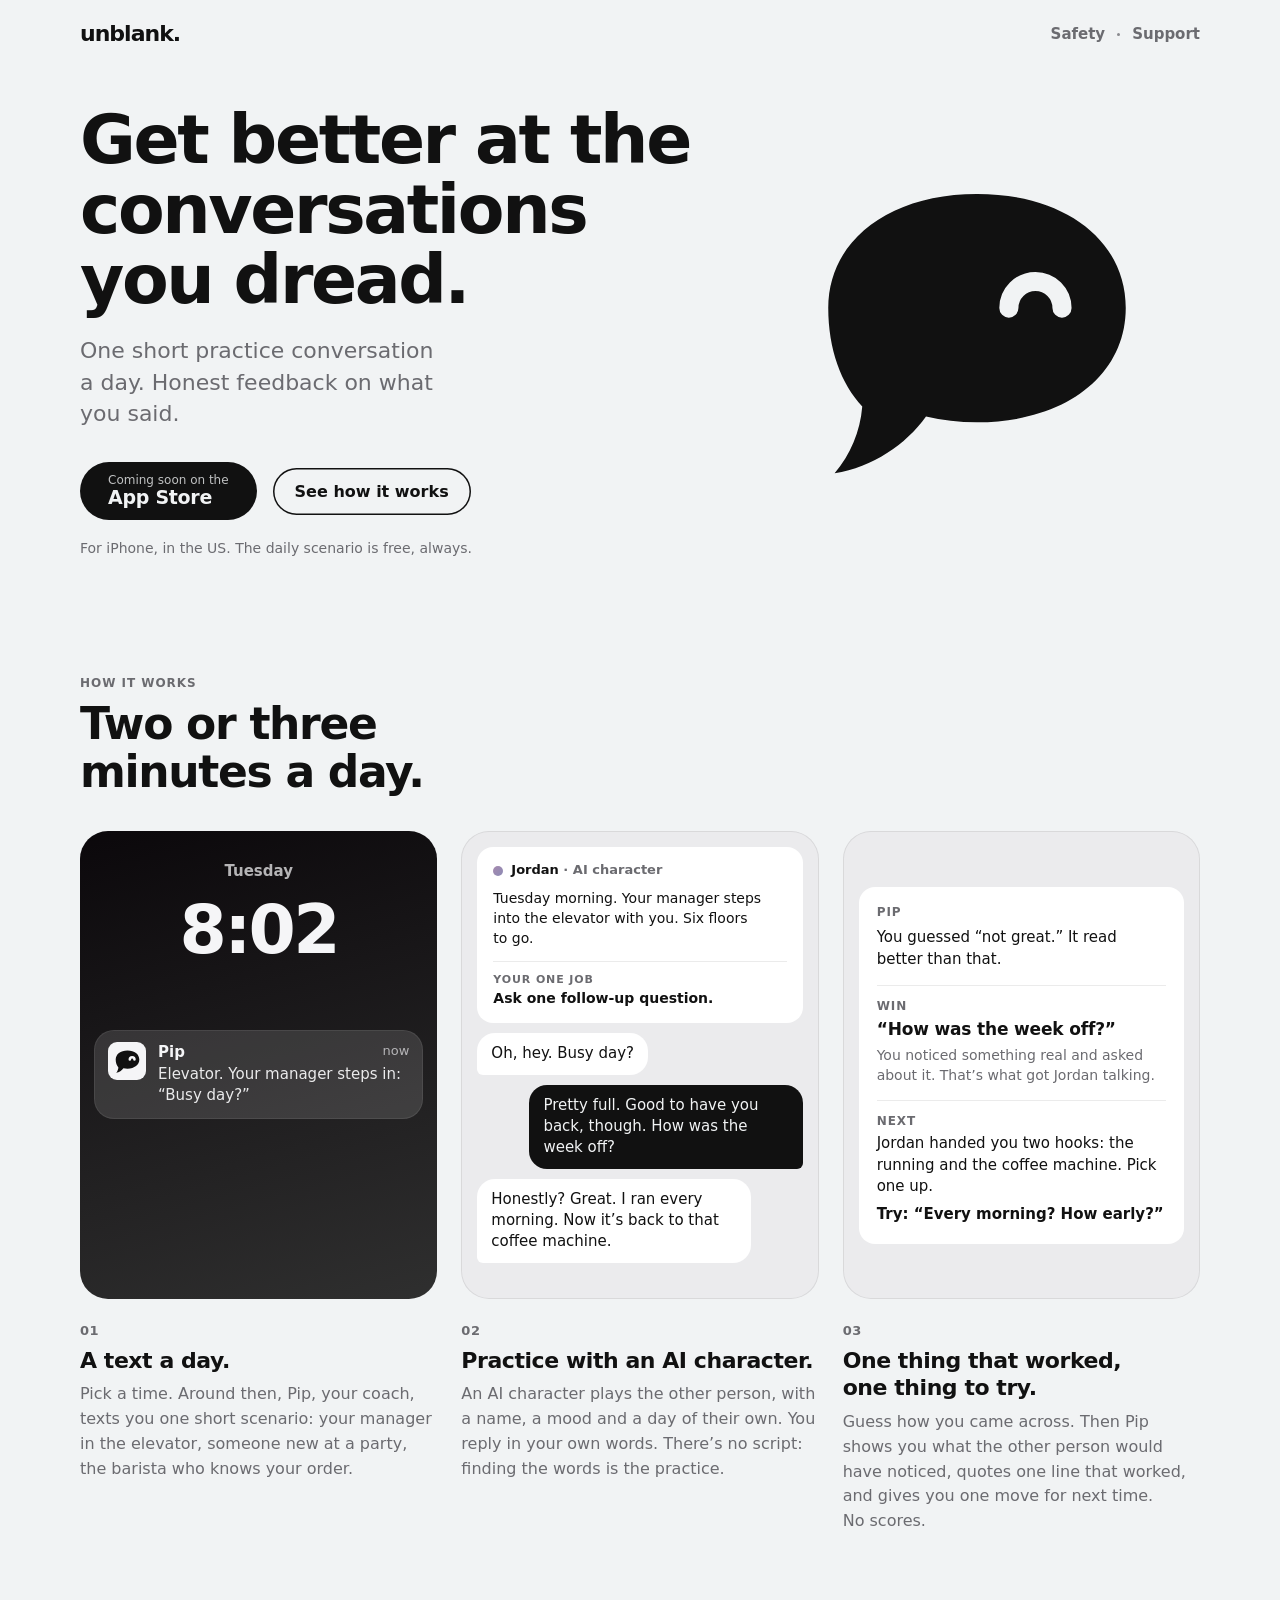
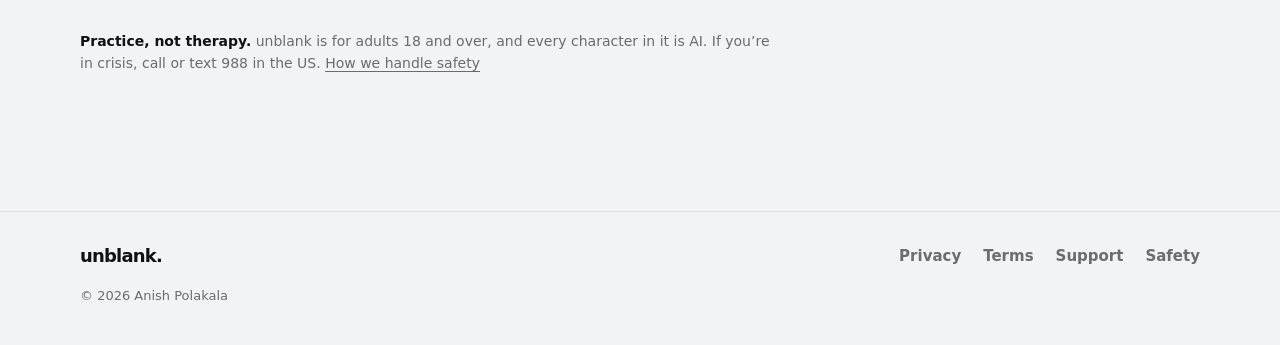
==== index.html @ 1fdff3df "unblank. website: privacy, terms, support, safety" ====
<!doctype html>
<html lang="en">
<head>
<meta charset="utf-8">
<meta name="viewport" content="width=device-width, initial-scale=1">
<title>unblank. Get better at the conversations you dread</title>
<meta name="description" content="unblank is an iPhone app for practicing everyday conversations. Pip texts you one short scenario a day, an AI character plays the other person, and you get one thing that worked and one thing to try.">
<meta name="color-scheme" content="light dark">
<meta name="theme-color" content="#F1F3F4" media="(prefers-color-scheme: light)">
<meta name="theme-color" content="#000000" media="(prefers-color-scheme: dark)">
<meta name="referrer" content="no-referrer">
<meta name="format-detection" content="telephone=no">
<meta http-equiv="Content-Security-Policy" content="default-src 'self'; script-src 'self'; style-src 'self' https://fonts.googleapis.com; font-src https://fonts.gstatic.com; img-src 'self' data:; connect-src 'none'; base-uri 'none'; form-action 'self'; object-src 'none'">
<meta property="og:title" content="unblank. Get better at the conversations you dread">
<meta property="og:description" content="unblank is an iPhone app for practicing everyday conversations. Pip texts you one short scenario a day, an AI character plays the other person, and you get one thing that worked and one thing to try.">
<meta property="og:type" content="website">
<link rel="icon" href="assets/favicon.svg" type="image/svg+xml">
<link rel="apple-touch-icon" href="assets/apple-touch-icon.png">
<link rel="preconnect" href="https://fonts.googleapis.com">
<link rel="preconnect" href="https://fonts.gstatic.com" crossorigin>
<link rel="stylesheet" href="https://fonts.googleapis.com/css2?family=Plus+Jakarta+Sans:wght@400;500;600;700;800&display=swap">
<link rel="stylesheet" href="assets/site.css">
</head>
<body>
<a class="skip-link" href="#main">Skip to content</a>
<header class="site-header">
  <div class="wrap site-header__inner">
    <a class="wordmark" href="./" aria-current="page">unblank.</a>
    <nav class="site-nav" aria-label="Main">
      <ul>
        <li><a href="safety.html">Safety</a></li>
        <li><a href="support.html">Support</a></li>
      </ul>
    </nav>
  </div>
</header>
<main id="main">
  <section class="hero wrap" aria-labelledby="hero-title">
    <div class="hero__text">
      <h1 class="hero__title" id="hero-title">Get better at the conversations you dread.<span class="caret" aria-hidden="true"></span></h1>
      <p class="hero__lede">One short practice conversation a day. Honest feedback on what you said.</p>
      <div class="hero__actions">
        <a class="store"><span class="store__small">Coming soon on the</span><span class="visually-hidden"> </span><span class="store__big">App Store</span></a>
        <a class="btn btn--secondary" href="#how">See how it works</a>
      </div>
      <p class="hero__note">For iPhone, in the US. The daily scenario is free, always.</p>
    </div>
    <div class="hero__pip"><svg class="pip pip--hero" viewBox="0 0 64 64" aria-hidden="true" focusable="false"><path class="pip__body" d="M32 6C48.6 6 60 14.8 60 27.5S48.6 49 32 49c-3.4 0-6.6-.4-9.6-1.1C18.6 53.2 12.4 57.4 5.2 58.6c3-3.6 4.8-7.8 5.2-12.6C6.4 41.8 4 35.2 4 27.5 4 14.8 15.4 6 32 6Z"/><path class="pip__eye" d="M38 27.5a5 5 0 0 1 10 0"/></svg></div>
  </section>

  <section class="how wrap" id="how" aria-labelledby="how-title">
    <div class="section-head">
      <p class="eyebrow">How it works</p>
      <h2 class="section-title" id="how-title">Two or three minutes a day.</h2>
    </div>
    <ol class="steps">
      <li class="step">
        <div class="screen screen--lock" role="img" aria-label="An iPhone lock screen at 8:02 on Tuesday. A notification from Pip says: Elevator. Your manager steps in: “Busy day?”">
          <p class="lock__day">Tuesday</p>
          <p class="lock__time">8:02</p>
          <div class="notif">
            <div class="notif__icon"><svg class="pip" viewBox="0 0 64 64" aria-hidden="true" focusable="false"><path class="pip__body" d="M32 6C48.6 6 60 14.8 60 27.5S48.6 49 32 49c-3.4 0-6.6-.4-9.6-1.1C18.6 53.2 12.4 57.4 5.2 58.6c3-3.6 4.8-7.8 5.2-12.6C6.4 41.8 4 35.2 4 27.5 4 14.8 15.4 6 32 6Z"/><path class="pip__eye" d="M37.5 27.5a5.5 5.5 0 0 1 11 0"/></svg></div>
            <div>
              <p class="notif__head"><span>Pip</span><span class="notif__time">now</span></p>
              <p class="notif__body">Elevator. Your manager steps in: “Busy day?”</p>
            </div>
          </div>
        </div>
        <div class="step__text">
          <p class="step__num" aria-hidden="true">01</p>
          <h3 class="step__title">A text a day.</h3>
          <p class="step__body">Pick a time. Around then, Pip, your coach, texts you one short scenario: your manager in the elevator, someone new at a party, the barista who knows your order.</p>
        </div>
      </li>
      <li class="step">
        <div class="screen" role="img" aria-label="A practice scene. Jordan, an AI character, is your manager in the elevator. Your one job: ask one follow-up question. Jordan: “Oh, hey. Busy day?” You: “Pretty full. Good to have you back, though. How was the week off?” Jordan: “Honestly? Great. I ran every morning. Now it’s back to that coffee machine.”">
          <div class="scene">
            <p class="scene__who"><span class="ai-dot"></span><span><b>Jordan</b> · AI character</span></p>
            <p class="scene__setting">Tuesday morning. Your manager steps into the elevator with you. Six floors to go.</p>
            <p class="scene__job"><span class="eyebrow">Your one job</span>Ask one follow-up question.</p>
          </div>
          <p class="bubble">Oh, hey. Busy day?</p>
          <p class="bubble bubble--me">Pretty full. Good to have you back, though. How was the week off?</p>
          <p class="bubble">Honestly? Great. I ran every morning. Now it’s back to that coffee machine.</p>
        </div>
        <div class="step__text">
          <p class="step__num" aria-hidden="true">02</p>
          <h3 class="step__title">Practice with an AI character.</h3>
          <p class="step__body">An AI character plays the other person, with a name, a mood and a day of their own. You reply in your own words. There’s no script: finding the words is the practice.</p>
        </div>
      </li>
      <li class="step">
        <div class="screen screen--feedback" role="img" aria-label="Pip’s feedback. You guessed not great; it read better than that. Win: “How was the week off?” You noticed something real and asked about it. That’s what got Jordan talking. Next: Jordan handed you two hooks, the running and the coffee machine. Pick one up. Try: “Every morning? How early?”">
          <div class="fb">
            <p class="eyebrow">Pip</p>
            <p class="fb__reveal">You guessed “not great.” It read better than that.</p>
            <div class="fb__block">
              <p class="eyebrow">Win</p>
              <p class="fb__quote">“How was the week off?”</p>
              <p class="fb__why">You noticed something real and asked about it. That’s what got Jordan talking.</p>
            </div>
            <div class="fb__block">
              <p class="eyebrow">Next</p>
              <p class="fb__move">Jordan handed you two hooks: the running and the coffee machine. Pick one up.</p>
              <p class="fb__try">Try: “Every morning? How early?”</p>
            </div>
          </div>
        </div>
        <div class="step__text">
          <p class="step__num" aria-hidden="true">03</p>
          <h3 class="step__title">One thing that worked, one thing to try.</h3>
          <p class="step__body">Guess how you came across. Then Pip shows you what the other person would have noticed, quotes one line that worked, and gives you one move for next time. No scores.</p>
        </div>
      </li>
    </ol>
  </section>

  <aside class="footnote wrap" aria-label="About unblank">
    <p><strong>Practice, not therapy.</strong> unblank is for adults 18 and over, and every character in it is AI. If you’re in crisis, call or text 988 in the US. <a href="safety.html">How we handle safety</a></p>
  </aside>
</main>
<footer class="site-footer">
  <div class="wrap site-footer__inner">
    <a class="wordmark wordmark--sm" href="./">unblank.</a>
    <nav aria-label="Legal and help">
      <ul class="footer-links">
        <li><a href="privacy.html">Privacy</a></li>
        <li><a href="terms.html">Terms</a></li>
        <li><a href="support.html">Support</a></li>
        <li><a href="safety.html">Safety</a></li>
      </ul>
    </nav>
    <p class="copyright">&copy; 2026 Anish Polakala</p>
  </div>
</footer>
</body>
</html>
---- assets/site.css ----
/* unblank. website
   Tokens mirror docs/BUILD_SPEC.md §7 (light / dark). One family, one accent (the AI badge),
   black stadium buttons, white r16 cards on a soft grey page. */

/* ── Tokens ─────────────────────────────────────────────────────────────── */
:root {
  color-scheme: light dark;

  --page: #F1F3F4;
  --surface: #FFFFFF;
  --surface-muted: #EBEBED;
  --surface-elevated: #FFFFFF;
  --ink: #111111;
  --ink-2: #6B6B70;          /* 4.76:1 on page, 5.30:1 on white */
  --ink-3: #8A8A8E;          /* decorative only: under 4.5:1 */
  --cta: #111111;
  --on-cta: #F1F3F4;         /* text on cta = page color */
  --hero-from: #0B080B;
  --hero-to: #2F2F2F;
  --ai-from: #A689AE;
  --ai-to: #8D8BB5;
  --neg: #C9534A;
  --neg-ink: #B0433B;        /* neg is 4.36:1 on white; error text uses this AA step (5.66:1) */
  --neg-soft: #EAC4C1;
  --neg-wash: #F7E4E2;
  --hairline: rgba(0, 0, 0, 0.08);
  --hairline-strong: rgba(0, 0, 0, 0.14);
  --focus: #111111;

  --r-hero: 36px;
  --r-screen: 28px;
  --r-card: 16px;
  --r-field: 12px;
  --r-pill: 999px;

  --gutter: clamp(16px, 4.5vw, 40px);
  --measure: 680px;
  --card-pad: clamp(20px, 5vw, 40px);

  --font: "Plus Jakarta Sans", system-ui, -apple-system, BlinkMacSystemFont, "Segoe UI", Roboto,
    "Helvetica Neue", Arial, sans-serif;

  --dur: 200ms;
  --ease: cubic-bezier(0.2, 0.8, 0.2, 1);
}

@media (prefers-color-scheme: dark) {
  :root {
    --page: #000000;
    --surface: #111111;
    --surface-muted: #1C1C1E;
    --surface-elevated: #2F2F2F;
    --ink: #F5F5F7;
    --ink-2: #A1A1A6;        /* 8.16:1 on page */
    --ink-3: #6E6E73;
    --cta: #F5F5F7;
    --on-cta: #000000;
    --neg: #E08A82;
    --neg-ink: #E08A82;
    --neg-soft: #EAC4C1;
    --neg-wash: rgba(224, 138, 130, 0.14);
    --hairline: rgba(255, 255, 255, 0.10);
    --hairline-strong: rgba(255, 255, 255, 0.18);
    --focus: #F5F5F7;
  }
}

/* ── Base ───────────────────────────────────────────────────────────────── */
*,
*::before,
*::after {
  box-sizing: border-box;
}

html {
  -webkit-text-size-adjust: 100%;
  text-size-adjust: 100%;
  scroll-behavior: smooth;
}

body {
  margin: 0;
  min-height: 100vh;
  display: flex;
  flex-direction: column;
  background: var(--page);
  color: var(--ink);
  font-family: var(--font);
  font-size: 1rem;
  line-height: 1.5;
  -webkit-font-smoothing: antialiased;
  -moz-osx-font-smoothing: grayscale;
  text-rendering: optimizeLegibility;
  overflow-wrap: break-word;
}

main {
  flex: 1 0 auto;
}

h1,
h2,
h3,
p,
ul,
ol,
dl,
dd,
figure,
blockquote {
  margin: 0;
}

h1,
h2,
h3 {
  font-weight: 700;
  text-wrap: balance;
}

p,
li,
dd {
  text-wrap: pretty;
}

a {
  color: inherit;
  text-decoration-thickness: 1px;
  text-underline-offset: 0.2em;
}

strong {
  font-weight: 700;
}

svg {
  display: block;
}

::selection {
  background: var(--ink);
  color: var(--page);
}

:focus-visible {
  outline: 2.5px solid var(--focus);
  outline-offset: 3px;
}

[id] {
  scroll-margin-top: 24px;
}

.visually-hidden {
  position: absolute !important;
  width: 1px;
  height: 1px;
  padding: 0;
  margin: -1px;
  overflow: hidden;
  clip: rect(0 0 0 0);
  white-space: nowrap;
  border: 0;
}

.skip-link {
  position: absolute;
  left: 16px;
  top: 12px;
  z-index: 10;
  padding: 10px 18px;
  border-radius: var(--r-pill);
  background: var(--cta);
  color: var(--on-cta);
  font-weight: 600;
  text-decoration: none;
  transform: translateY(-160%);
  transition: transform var(--dur) var(--ease);
}

.skip-link:focus-visible {
  transform: none;
}

.wrap {
  width: min(100% - 2 * var(--gutter), 1120px);
  margin-inline: auto;
}

.wrap--doc {
  width: min(100% - 2 * var(--gutter), calc(var(--measure) + 2 * var(--card-pad)));
  margin-inline: auto;
}

/* ── Type roles ─────────────────────────────────────────────────────────── */
.eyebrow {
  font-size: 0.75rem;
  line-height: 1.2;
  font-weight: 700;
  letter-spacing: 0.08em;
  text-transform: uppercase;
  color: var(--ink-2);
}

.wordmark {
  font-weight: 800;
  font-size: 1.375rem;
  line-height: 1;
  letter-spacing: -0.045em;
  text-decoration: none;
  color: var(--ink);
  border-radius: 6px;
}

/* ── Header ─────────────────────────────────────────────────────────────── */
.site-header__inner {
  display: flex;
  align-items: center;
  justify-content: space-between;
  gap: 16px;
  padding-block: 22px;
}

.site-nav ul {
  display: flex;
  align-items: center;
  list-style: none;
  padding: 0;
  margin: 0;
}

.site-nav li + li::before {
  content: "";
  display: inline-block;
  width: 3px;
  height: 3px;
  margin-inline: 12px;
  border-radius: 50%;
  background: var(--ink-3);
  vertical-align: middle;
}

.site-nav a {
  font-size: 0.9375rem;
  font-weight: 600;
  color: var(--ink-2);
  text-decoration: none;
  border-radius: 6px;
  transition: color var(--dur) var(--ease);
}

.site-nav a:hover,
.site-nav a[aria-current="page"] {
  color: var(--ink);
}

/* ── Buttons ────────────────────────────────────────────────────────────── */
.btn {
  display: inline-flex;
  align-items: center;
  justify-content: center;
  gap: 10px;
  min-height: 58px;
  padding: 0 28px;
  border: 0;
  border-radius: var(--r-pill);
  font: inherit;
  font-size: 1.0625rem;
  font-weight: 600;
  line-height: 1.2;
  text-align: center;
  text-decoration: none;
  cursor: pointer;
  transition: background-color var(--dur) var(--ease), color var(--dur) var(--ease),
    opacity var(--dur) var(--ease), transform var(--dur) var(--ease);
}

.btn:active {
  transform: scale(0.98);
}

.btn--primary {
  background: var(--cta);
  color: var(--on-cta);
}

.btn--primary:hover {
  opacity: 0.86;
}

.btn--secondary {
  min-height: 47px;
  padding: 0 22px;
  font-size: 1rem;
  background: transparent;
  color: var(--ink);
  box-shadow: inset 0 0 0 1.5px var(--ink);
}

.btn--secondary:hover {
  background: var(--hairline);
}

.btn--light {
  min-height: 47px;
  padding: 0 20px;
  font-size: 1rem;
  background: #F5F5F7;
  color: #111111;
}

.btn--light:hover {
  background: #FFFFFF;
}

.btn[disabled],
.btn[aria-disabled="true"] {
  opacity: 0.45;
  cursor: not-allowed;
  transform: none;
}

/* App Store badge: plain text, no Apple artwork. The <a> has no href until the listing is
   live (and says "Coming soon"); adding href and "Download on the" turns on the link styles. */
.store {
  display: inline-flex;
  flex-direction: column;
  justify-content: center;
  min-height: 58px;
  padding: 8px 28px 9px;
  border-radius: var(--r-pill);
  background: var(--cta);
  color: var(--on-cta);
  text-decoration: none;
  line-height: 1.1;
}

.store__small {
  font-size: 0.75rem;
  font-weight: 500;
  opacity: 0.78;
}

.store__big {
  font-size: 1.1875rem;
  font-weight: 700;
  letter-spacing: -0.015em;
}

.store[href] {
  cursor: pointer;
  transition: opacity var(--dur) var(--ease), transform var(--dur) var(--ease);
}

.store[href]:hover {
  opacity: 0.86;
}

.store[href]:active {
  transform: scale(0.98);
}

.store:not([href]) {
  cursor: default;
}

/* ── Landing: hero ──────────────────────────────────────────────────────── */
.hero {
  display: grid;
  gap: 28px;
  padding-block: 20px 72px;
}

.hero__pip {
  order: -1;
  width: 88px;
}

.pip {
  width: 100%;
  height: auto;
  overflow: visible;
}

.pip__body {
  fill: var(--ink);
}

.pip__eye {
  fill: none;
  stroke: var(--page);
  stroke-width: 5;
  stroke-linecap: round;
}

.pip--hero .pip__eye {
  stroke-width: 3.6;
}

.hero__title {
  font-size: clamp(2.25rem, 1.25rem + 4.6vw, 4.25rem);
  line-height: 1.03;
  letter-spacing: -0.035em;
  font-weight: 700;
  max-width: 13ch;
}

.caret {
  display: inline-block;
  width: 0.07em;
  height: 0.82em;
  margin-left: 0.1em;
  border-radius: 2px;
  background: currentColor;
  vertical-align: -0.06em;
  animation: caret-blink 1.1s steps(1, end) 4 forwards;
}

@keyframes caret-blink {
  0% { opacity: 1; }
  50% { opacity: 0; }
  100% { opacity: 0; }
}

.hero__lede {
  margin-top: 20px;
  max-width: 30ch;
  font-size: clamp(1.125rem, 1rem + 0.6vw, 1.375rem);
  line-height: 1.45;
  color: var(--ink-2);
}

.hero__actions {
  display: flex;
  flex-wrap: wrap;
  align-items: center;
  gap: 12px 16px;
  margin-top: 32px;
}

.hero__note {
  margin-top: 18px;
  font-size: 0.875rem;
  font-weight: 500;
  color: var(--ink-2);
}

@media (min-width: 880px) {
  .hero {
    grid-template-columns: minmax(0, 7fr) minmax(0, 5fr);
    align-items: center;
    gap: 48px;
    min-height: min(600px, 72vh);
    padding-block: 24px 96px;
  }

  .hero__pip {
    order: 0;
    width: min(100%, 340px);
    justify-self: center;
  }
}

/* ── Landing: how it works ──────────────────────────────────────────────── */
.how {
  padding-block: 8px 24px;
}

.section-head {
  max-width: 40rem;
  margin-bottom: 36px;
}

.section-title {
  margin-top: 10px;
  font-size: clamp(1.75rem, 1.2rem + 2.4vw, 2.75rem);
  line-height: 1.08;
  letter-spacing: -0.03em;
}

.steps {
  list-style: none;
  padding: 0;
  display: grid;
  gap: 56px;
}

.step {
  display: grid;
  gap: 22px;
  max-width: 460px;
}

.step__num {
  font-size: 0.8125rem;
  font-weight: 700;
  letter-spacing: 0.04em;
  color: var(--ink-2);
  font-variant-numeric: tabular-nums;
}

.step__title {
  margin-top: 6px;
  font-size: 1.375rem;
  line-height: 1.25;
  letter-spacing: -0.02em;
}

.step__body {
  margin-top: 8px;
  color: var(--ink-2);
  line-height: 1.55;
}

@media (min-width: 640px) and (max-width: 959px) {
  .steps {
    gap: 64px;
  }

  .step {
    max-width: none;
    grid-template-columns: minmax(0, 1fr) minmax(0, 1fr);
    align-items: center;
    gap: 32px;
  }
}

@media (min-width: 960px) {
  .steps {
    grid-template-columns: repeat(3, minmax(0, 1fr));
    grid-template-rows: auto auto;
    gap: 22px 24px;
  }

  /* Subgrid keeps the three mock-ups the same height and their captions on one line. */
  .step {
    max-width: none;
    grid-row: span 2;
    grid-template-rows: subgrid;
    align-content: start;
  }

  .step .screen {
    min-height: 468px;
  }
}

/* Product mock-ups. Built in HTML so they stay sharp and follow the theme. */
.screen {
  position: relative;
  display: flex;
  flex-direction: column;
  gap: 10px;
  padding: 16px;
  border-radius: var(--r-screen);
  background: var(--surface-muted);
  box-shadow: inset 0 0 0 1px var(--hairline);
  overflow: hidden;
  font-size: 0.9375rem;
  line-height: 1.4;
}

/* 01: lock screen */
.screen--lock {
  min-height: 360px;
  justify-content: flex-start;
  padding: 30px 14px 20px;
  background: linear-gradient(165deg, var(--hero-from) 0%, var(--hero-to) 100%);
  box-shadow: none;
  color: #F5F5F7;
}

.lock__day {
  text-align: center;
  font-size: 0.9375rem;
  font-weight: 600;
  color: rgba(245, 245, 247, 0.72);
}

.lock__time {
  text-align: center;
  font-size: 4.25rem;
  line-height: 1;
  font-weight: 700;
  letter-spacing: -0.04em;
  font-variant-numeric: tabular-nums;
  margin-top: 4px;
}

.notif {
  display: grid;
  grid-template-columns: 38px minmax(0, 1fr);
  gap: 12px;
  align-items: start;
  margin-top: 56px;
  padding: 12px 14px 13px;
  border-radius: 20px;
  background: rgba(255, 255, 255, 0.13);
  box-shadow: inset 0 0 0 1px rgba(255, 255, 255, 0.08);
}

.notif__icon {
  display: grid;
  place-items: center;
  width: 38px;
  height: 38px;
  border-radius: 9px;
  background: #F5F5F7;
}

.notif__icon svg {
  width: 27px;
  height: 27px;
}

.notif__icon .pip__body {
  fill: #111111;
}

.notif__icon .pip__eye {
  stroke: #F5F5F7;
  stroke-width: 6;
}

.notif__head {
  display: flex;
  justify-content: space-between;
  gap: 8px;
  font-weight: 700;
}

.notif__time {
  font-size: 0.8125rem;
  font-weight: 500;
  color: rgba(245, 245, 247, 0.66);
}

.notif__body {
  margin-top: 1px;
  color: rgba(245, 245, 247, 0.94);
}

.lock__hint {
  margin-top: auto;
  text-align: center;
  font-size: 0.8125rem;
  font-weight: 500;
  color: rgba(245, 245, 247, 0.6);
}

/* 02: a scene in progress */
.scene {
  padding: 14px 16px 15px;
  border-radius: var(--r-card);
  background: var(--surface-elevated);
}

.scene__who {
  display: flex;
  align-items: center;
  gap: 8px;
  font-size: 0.8125rem;
  font-weight: 600;
  color: var(--ink-2);
}

.scene__who b {
  color: var(--ink);
  font-weight: 700;
}

.ai-dot {
  flex: none;
  width: 10px;
  height: 10px;
  border-radius: 50%;
  background: linear-gradient(135deg, var(--ai-from), var(--ai-to));
}

.scene__setting {
  margin-top: 8px;
  font-size: 0.875rem;
  line-height: 1.45;
}

.scene__job {
  margin-top: 12px;
  padding-top: 11px;
  border-top: 1px solid var(--hairline);
  font-size: 0.875rem;
  font-weight: 600;
}

.scene__job .eyebrow {
  display: block;
  margin-bottom: 3px;
  font-size: 0.6875rem;
}

.bubble {
  max-width: 84%;
  padding: 10px 14px 11px;
  border-radius: 18px 18px 18px 6px;
  background: var(--surface-elevated);
  align-self: flex-start;
}

.bubble--me {
  border-radius: 18px 18px 6px 18px;
  background: var(--cta);
  color: var(--on-cta);
  align-self: flex-end;
}

/* 03: feedback */
.screen--feedback {
  justify-content: center;
}

.fb {
  padding: 18px 18px 19px;
  border-radius: var(--r-card);
  background: var(--surface-elevated);
}

.fb__reveal {
  margin-top: 8px;
  font-size: 0.9375rem;
  line-height: 1.45;
}

.fb__block {
  margin-top: 14px;
  padding-top: 13px;
  border-top: 1px solid var(--hairline);
}

.fb__quote {
  margin-top: 5px;
  font-size: 1.0625rem;
  line-height: 1.35;
  font-weight: 700;
  letter-spacing: -0.01em;
}

.fb__why {
  margin-top: 4px;
  font-size: 0.875rem;
  line-height: 1.45;
  color: var(--ink-2);
}

.fb__move {
  margin-top: 5px;
  font-size: 0.9375rem;
  line-height: 1.45;
}

.fb__try {
  margin-top: 6px;
  font-size: 0.9375rem;
  font-weight: 600;
}

/* ── Landing: footnote ──────────────────────────────────────────────────── */
.footnote {
  padding-block: 72px 8px;
}

.footnote p {
  max-width: 44rem;
  font-size: 0.875rem;
  line-height: 1.6;
  font-weight: 500;
  color: var(--ink-2);
}

.footnote strong {
  color: var(--ink);
}

/* ── Inner pages ────────────────────────────────────────────────────────── */
.page-head {
  padding-block: clamp(28px, 7vw, 72px) clamp(28px, 5vw, 44px);
}

.page-title {
  margin-top: 10px;
  font-size: clamp(2.75rem, 1.6rem + 5.4vw, 4.75rem);
  line-height: 0.98;
  font-weight: 800;
  letter-spacing: -0.05em;
}

.lede {
  margin-top: 18px;
  max-width: 34rem;
  font-size: clamp(1.0625rem, 1rem + 0.4vw, 1.25rem);
  line-height: 1.5;
  color: var(--ink-2);
}

.meta {
  margin-top: 14px;
  font-size: 0.8125rem;
  font-weight: 500;
  color: var(--ink-2);
}

.stack {
  display: grid;
  gap: 12px;
}

.stack > * {
  min-width: 0;
}

.card {
  padding: var(--card-pad);
  border-radius: var(--r-card);
  background: var(--surface);
}

.card--dark {
  --focus: #F5F5F7;
  background: linear-gradient(160deg, var(--hero-from) 0%, var(--hero-to) 100%);
  color: #F5F5F7;
}

.card--dark .eyebrow {
  color: rgba(245, 245, 247, 0.7);
}

.card--dark a:not(.btn) {
  color: #F5F5F7;
}

.card--dark ::selection {
  background: #F5F5F7;
  color: #111111;
}

.group-title {
  margin: 36px 0 12px;
  padding-inline: 4px;
}

.group-title:first-child {
  margin-top: 0;
}

/* Long-form text */
.prose {
  font-size: 1rem;
  line-height: 1.65;
}

@media (min-width: 720px) {
  .prose {
    font-size: 1.0625rem;
  }
}

.prose h2 {
  font-size: clamp(1.25rem, 1.1rem + 0.5vw, 1.4375rem);
  line-height: 1.25;
  letter-spacing: -0.02em;
}

.prose h3 {
  margin-top: 26px;
  font-size: 1.0625rem;
  line-height: 1.35;
  letter-spacing: -0.01em;
}

.prose h2 + *,
.prose h3 + * {
  margin-top: 10px;
}

.prose p + p,
.prose p + ul,
.prose p + ol,
.prose ul + p,
.prose ol + p,
.prose p + dl,
.prose dl + p,
.prose ul + ul {
  margin-top: 14px;
}

.prose ul,
.prose ol {
  padding-left: 1.3em;
}

.prose li + li {
  margin-top: 8px;
}

.prose li::marker {
  color: var(--ink-3);
}

.prose ol li::marker {
  color: var(--ink-2);
  font-weight: 600;
}

.prose a {
  text-decoration-color: var(--ink-3);
  overflow-wrap: anywhere;
  border-radius: 3px;
  transition: text-decoration-color var(--dur) var(--ease);
}

.prose a:hover {
  text-decoration-color: currentColor;
}

.prose .muted {
  color: var(--ink-2);
}

.prose .conspicuous {
  font-weight: 600;
}

.path {
  font-weight: 600;
}

/* The short version */
.summary {
  list-style: none;
  padding: 0;
  margin-top: 16px;
  display: grid;
  gap: 12px;
}

.summary li {
  position: relative;
  padding-left: 22px;
  line-height: 1.55;
}

.summary li::before {
  content: "";
  position: absolute;
  left: 2px;
  top: 0.62em;
  width: 7px;
  height: 7px;
  border-radius: 50%;
  background: currentColor;
  opacity: 0.55;
}

.summary-note {
  margin-top: 18px;
  font-size: 0.875rem;
  color: rgba(245, 245, 247, 0.72);
}

/* Contents */
.toc h2 {
  margin-bottom: 12px;
}

.toc ol {
  list-style: none;
  padding: 0;
  margin: 0;
}

.toc li {
  break-inside: avoid;
}

@media (min-width: 640px) {
  .toc ol {
    columns: 2;
    column-gap: 24px;
  }
}

.toc a {
  display: block;
  padding: 6px 0;
  font-weight: 500;
  text-decoration: none;
  color: var(--ink);
  border-radius: 6px;
}

.toc a:hover {
  text-decoration: underline;
  text-decoration-color: var(--ink-3);
}

/* Label / value rows */
.facts {
  margin-top: 16px;
  border-top: 1px solid var(--hairline);
}

.facts > div {
  padding-block: 14px;
  border-bottom: 1px solid var(--hairline);
}

.facts dt {
  font-weight: 700;
  line-height: 1.4;
}

.facts dd {
  margin-top: 4px;
  color: var(--ink-2);
}

@media (min-width: 640px) {
  .facts > div {
    display: grid;
    grid-template-columns: minmax(0, 2fr) minmax(0, 3fr);
    gap: 20px;
  }

  .facts dd {
    margin-top: 0;
  }
}

/* ── FAQ ────────────────────────────────────────────────────────────────── */
.faq {
  padding: 0;
  overflow: hidden;
}

.faq details + details {
  border-top: 1px solid var(--hairline);
}

.faq summary {
  position: relative;
  display: block;
  padding: 18px 56px 18px var(--card-pad);
  font-weight: 600;
  line-height: 1.4;
  cursor: pointer;
  list-style: none;
  transition: background-color var(--dur) var(--ease);
}

.faq summary::-webkit-details-marker {
  display: none;
}

.faq summary:hover {
  background: var(--hairline);
}

.faq summary:focus-visible {
  outline-offset: -3px;
  border-radius: 12px;
}

.faq summary::after {
  content: "";
  position: absolute;
  right: calc(var(--card-pad) + 2px);
  top: 50%;
  width: 9px;
  height: 9px;
  margin-top: -7px;
  border-right: 2px solid var(--ink-2);
  border-bottom: 2px solid var(--ink-2);
  transform: rotate(45deg);
  transition: transform var(--dur) var(--ease), margin-top var(--dur) var(--ease);
}

.faq details[open] > summary::after {
  margin-top: -2px;
  transform: rotate(-135deg);
}

.faq__body {
  padding: 0 var(--card-pad) 22px;
}

/* ── Crisis card ────────────────────────────────────────────────────────── */
.crisis h2 {
  font-size: clamp(1.375rem, 1.2rem + 0.8vw, 1.75rem);
  line-height: 1.2;
  letter-spacing: -0.025em;
}

.crisis__intro {
  margin-top: 10px;
  color: rgba(245, 245, 247, 0.82);
}

.crisis__lines {
  list-style: none;
  padding: 0;
  margin-top: 20px;
  display: grid;
  gap: 10px;
}

@media (min-width: 560px) {
  .crisis__lines {
    grid-template-columns: 1fr 1fr;
  }
}

.crisis__lines .btn {
  width: 100%;
  flex-direction: column;
  gap: 1px;
  min-height: 58px;
  padding: 8px 18px;
}

.crisis__lines small {
  font-size: 0.75rem;
  font-weight: 500;
  color: #4A4A4F;
}

.crisis__danger {
  margin-top: 18px;
  font-weight: 700;
}

/* ── Support form ───────────────────────────────────────────────────────── */
.contact {
  margin-top: 36px;
}

.contact h2 {
  font-size: clamp(1.375rem, 1.2rem + 0.8vw, 1.75rem);
  line-height: 1.2;
  letter-spacing: -0.025em;
}

.contact__intro {
  margin-top: 8px;
  color: var(--ink-2);
}

.form {
  margin-top: 24px;
}

.field + .field {
  margin-top: 20px;
}

.label {
  display: block;
  margin-bottom: 8px;
  font-weight: 700;
}

.label__opt {
  font-weight: 500;
  color: var(--ink-2);
}

.hint {
  margin-top: -2px;
  margin-bottom: 10px;
  font-size: 0.875rem;
  color: var(--ink-2);
}

.input {
  display: block;
  width: 100%;
  padding: 14px 16px;
  border: 1.5px solid transparent;
  border-radius: var(--r-field);
  background: var(--page);
  color: var(--ink);
  font: inherit;
  font-size: 1rem;
  line-height: 1.5;
  transition: border-color var(--dur) var(--ease), background-color var(--dur) var(--ease);
}

.input::placeholder {
  color: var(--ink-2);
  opacity: 1;
}

.input:hover {
  border-color: var(--hairline-strong);
}

.input:focus {
  outline: none;
  border-color: var(--ink);
  background: var(--surface);
  box-shadow: 0 0 0 4px var(--hairline);
}

.input:focus-visible {
  outline: none;
}

.input[aria-invalid="true"] {
  border-color: var(--neg);
}

.input[aria-invalid="true"]:focus {
  box-shadow: 0 0 0 4px rgba(201, 83, 74, 0.18);
}

textarea.input {
  min-height: 176px;
  resize: vertical;
}

.field__foot {
  display: flex;
  justify-content: space-between;
  align-items: flex-start;
  gap: 12px;
  margin-top: 8px;
}

.error {
  font-size: 0.875rem;
  font-weight: 600;
  line-height: 1.4;
  color: var(--neg-ink);
}

.error:empty {
  display: none;
}

.counter {
  margin-left: auto;
  font-size: 0.8125rem;
  font-weight: 500;
  color: var(--ink-2);
  font-variant-numeric: tabular-nums;
  white-space: nowrap;
}

.counter.is-over {
  color: var(--neg-ink);
  font-weight: 700;
}

.hp {
  position: absolute !important;
  left: -10000px;
  top: auto;
  width: 1px;
  height: 1px;
  overflow: hidden;
}

.form__actions {
  display: flex;
  flex-wrap: wrap;
  align-items: center;
  gap: 16px;
  margin-top: 26px;
}

.form__actions .btn {
  width: 100%;
}

@media (min-width: 560px) {
  .form__actions .btn {
    width: auto;
    min-width: 200px;
  }
}

.form__status {
  margin-top: 18px;
  padding: 14px 16px;
  border-radius: var(--r-field);
  background: var(--neg-wash);
  font-weight: 600;
  line-height: 1.45;
}

.form__status:empty {
  display: none;
}

.form__fine {
  margin-top: 22px;
  font-size: 0.875rem;
  line-height: 1.55;
  color: var(--ink-2);
}

.form__fine a {
  text-decoration-color: var(--ink-3);
}

.noscript-note {
  margin-top: 16px;
  font-weight: 600;
}

.sent {
  margin-top: 24px;
  padding: 24px;
  border-radius: var(--r-card);
  background: var(--page);
}

.sent__mark {
  width: 40px;
  height: 40px;
  margin-bottom: 14px;
}

.sent__mark circle {
  fill: var(--cta);
}

.sent__mark path {
  fill: none;
  stroke: var(--on-cta);
  stroke-width: 2.4;
  stroke-linecap: round;
  stroke-linejoin: round;
}

.sent h3 {
  font-size: 1.25rem;
  line-height: 1.3;
  letter-spacing: -0.015em;
}

.sent h3:focus {
  outline: none;
}

.sent p {
  margin-top: 6px;
  color: var(--ink-2);
}

.sent .btn {
  margin-top: 18px;
}

.jump {
  margin-top: 22px;
}

/* ── Footer ─────────────────────────────────────────────────────────────── */
.site-footer {
  margin-top: clamp(72px, 12vw, 128px);
  border-top: 1px solid var(--hairline);
}

.site-footer__inner {
  display: grid;
  gap: 18px;
  padding-block: 32px 40px;
}

.wordmark--sm {
  font-size: 1.125rem;
}

.footer-links {
  display: flex;
  flex-wrap: wrap;
  gap: 6px 22px;
  list-style: none;
  padding: 0;
  margin: 0;
}

.footer-links a {
  font-size: 0.9375rem;
  font-weight: 600;
  color: var(--ink-2);
  text-decoration: none;
  border-radius: 6px;
  transition: color var(--dur) var(--ease);
}

.footer-links a:hover,
.footer-links a[aria-current="page"] {
  color: var(--ink);
}

.copyright {
  font-size: 0.8125rem;
  font-weight: 500;
  color: var(--ink-2);
}

@media (min-width: 720px) {
  .site-footer__inner {
    grid-template-columns: auto 1fr;
    align-items: center;
  }

  .site-footer nav {
    justify-self: end;
  }

  .copyright {
    grid-column: 1 / -1;
  }
}

/* ── Motion and print ───────────────────────────────────────────────────── */
@media (prefers-reduced-motion: reduce) {
  html {
    scroll-behavior: auto;
  }

  *,
  *::before,
  *::after {
    animation: none !important;
    transition: none !important;
  }

  .caret {
    display: none;
  }
}

@media print {
  body {
    background: #FFFFFF;
    color: #000000;
  }

  .site-header nav,
  .site-footer nav,
  .skip-link,
  .toc,
  .contact,
  .jump {
    display: none !important;
  }

  .card,
  .card--dark {
    background: none;
    color: #000000;
    padding: 0;
    margin-bottom: 18px;
  }

  .card--dark .eyebrow,
  .summary-note {
    color: #000000;
  }

  .prose a::after {
    content: " (" attr(href) ")";
    font-size: 0.85em;
  }
}
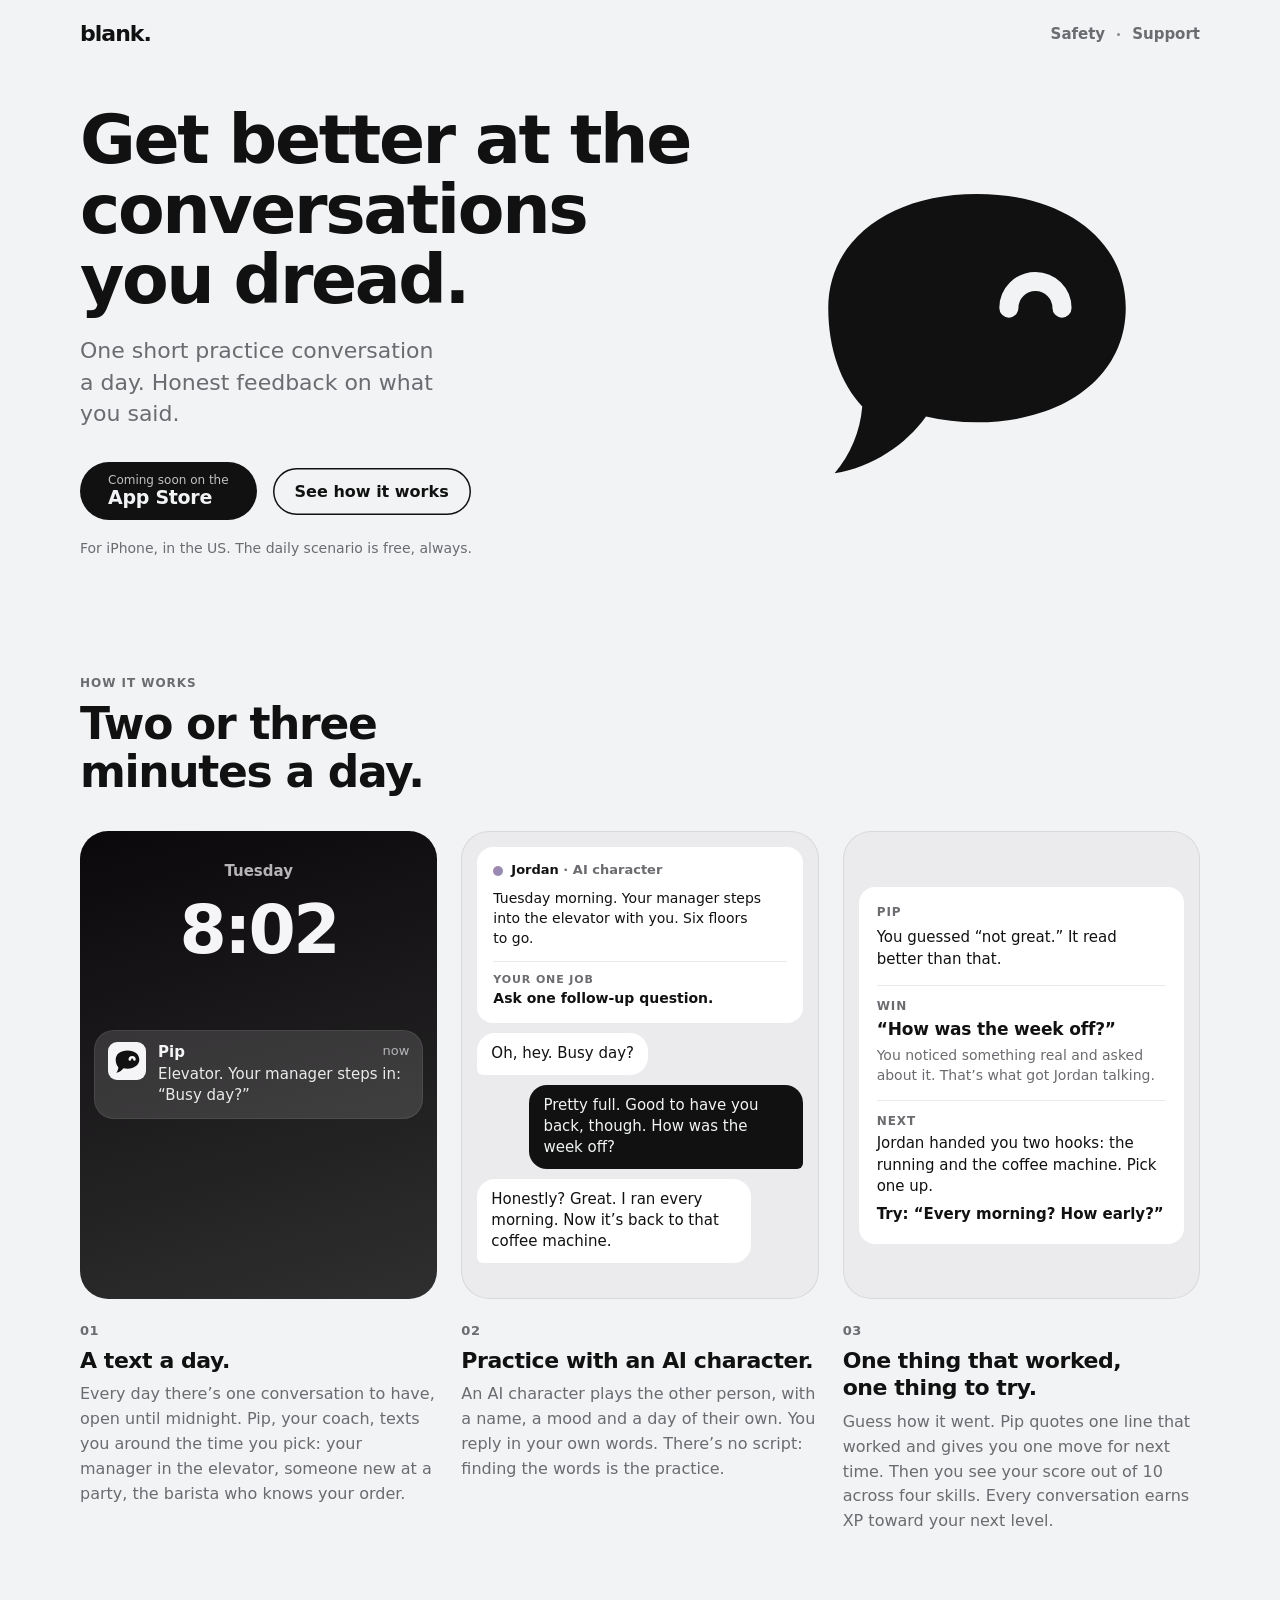
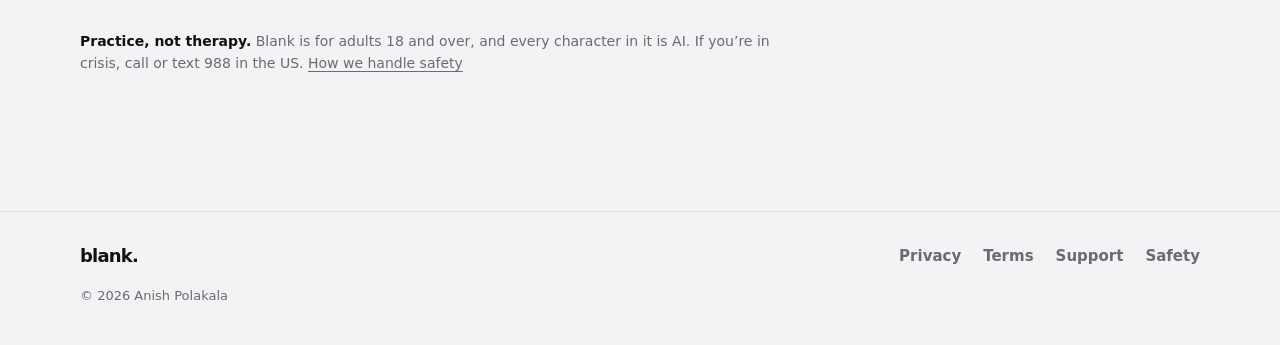
==== commit fe07fdbe: "Rename the app to Blank and describe the scored daily conversation The App Store name is now "Blank " ====
--- a/index.html
+++ b/index.html
@@ -3,16 +3,16 @@
 <head>
 <meta charset="utf-8">
 <meta name="viewport" content="width=device-width, initial-scale=1">
-<title>unblank. Get better at the conversations you dread</title>
-<meta name="description" content="unblank is an iPhone app for practicing everyday conversations. Pip texts you one short scenario a day, an AI character plays the other person, and you get one thing that worked and one thing to try.">
+<title>Blank: Get better at the conversations you dread</title>
+<meta name="description" content="Blank is an iPhone app for practicing everyday conversations. Pip texts you one short scenario a day, an AI character plays the other person, and you get one thing that worked and one thing to try.">
 <meta name="color-scheme" content="light dark">
 <meta name="theme-color" content="#F1F3F4" media="(prefers-color-scheme: light)">
 <meta name="theme-color" content="#000000" media="(prefers-color-scheme: dark)">
 <meta name="referrer" content="no-referrer">
 <meta name="format-detection" content="telephone=no">
 <meta http-equiv="Content-Security-Policy" content="default-src 'self'; script-src 'self'; style-src 'self' https://fonts.googleapis.com; font-src https://fonts.gstatic.com; img-src 'self' data:; connect-src 'none'; base-uri 'none'; form-action 'self'; object-src 'none'">
-<meta property="og:title" content="unblank. Get better at the conversations you dread">
-<meta property="og:description" content="unblank is an iPhone app for practicing everyday conversations. Pip texts you one short scenario a day, an AI character plays the other person, and you get one thing that worked and one thing to try.">
+<meta property="og:title" content="Blank: Get better at the conversations you dread">
+<meta property="og:description" content="Blank is an iPhone app for practicing everyday conversations. Pip texts you one short scenario a day, an AI character plays the other person, and you get one thing that worked and one thing to try.">
 <meta property="og:type" content="website">
 <link rel="icon" href="assets/favicon.svg" type="image/svg+xml">
 <link rel="apple-touch-icon" href="assets/apple-touch-icon.png">
@@ -25,7 +25,7 @@
 <a class="skip-link" href="#main">Skip to content</a>
 <header class="site-header">
   <div class="wrap site-header__inner">
-    <a class="wordmark" href="./" aria-current="page">unblank.</a>
+    <a class="wordmark" href="./" aria-current="page">blank.</a>
     <nav class="site-nav" aria-label="Main">
       <ul>
         <li><a href="safety.html">Safety</a></li>
@@ -69,7 +69,7 @@
         <div class="step__text">
           <p class="step__num" aria-hidden="true">01</p>
           <h3 class="step__title">A text a day.</h3>
-          <p class="step__body">Pick a time. Around then, Pip, your coach, texts you one short scenario: your manager in the elevator, someone new at a party, the barista who knows your order.</p>
+          <p class="step__body">Every day there’s one conversation to have, open until midnight. Pip, your coach, texts you around the time you pick: your manager in the elevator, someone new at a party, the barista who knows your order.</p>
         </div>
       </li>
       <li class="step">
@@ -109,19 +109,19 @@
         <div class="step__text">
           <p class="step__num" aria-hidden="true">03</p>
           <h3 class="step__title">One thing that worked, one thing to try.</h3>
-          <p class="step__body">Guess how you came across. Then Pip shows you what the other person would have noticed, quotes one line that worked, and gives you one move for next time. No scores.</p>
+          <p class="step__body">Guess how it went. Pip quotes one line that worked and gives you one move for next time. Then you see your score out of 10 across four skills. Every conversation earns XP toward your next level.</p>
         </div>
       </li>
     </ol>
   </section>
 
-  <aside class="footnote wrap" aria-label="About unblank">
-    <p><strong>Practice, not therapy.</strong> unblank is for adults 18 and over, and every character in it is AI. If you’re in crisis, call or text 988 in the US. <a href="safety.html">How we handle safety</a></p>
+  <aside class="footnote wrap" aria-label="About Blank">
+    <p><strong>Practice, not therapy.</strong> Blank is for adults 18 and over, and every character in it is AI. If you’re in crisis, call or text 988 in the US. <a href="safety.html">How we handle safety</a></p>
   </aside>
 </main>
 <footer class="site-footer">
   <div class="wrap site-footer__inner">
-    <a class="wordmark wordmark--sm" href="./">unblank.</a>
+    <a class="wordmark wordmark--sm" href="./">blank.</a>
     <nav aria-label="Legal and help">
       <ul class="footer-links">
         <li><a href="privacy.html">Privacy</a></li>
--- a/assets/site.css
+++ b/assets/site.css
@@ -1,4 +1,4 @@
-/* unblank. website
+/* Blank. website
    Tokens mirror docs/BUILD_SPEC.md §7 (light / dark). One family, one accent (the AI badge),
    black stadium buttons, white r16 cards on a soft grey page. */
 
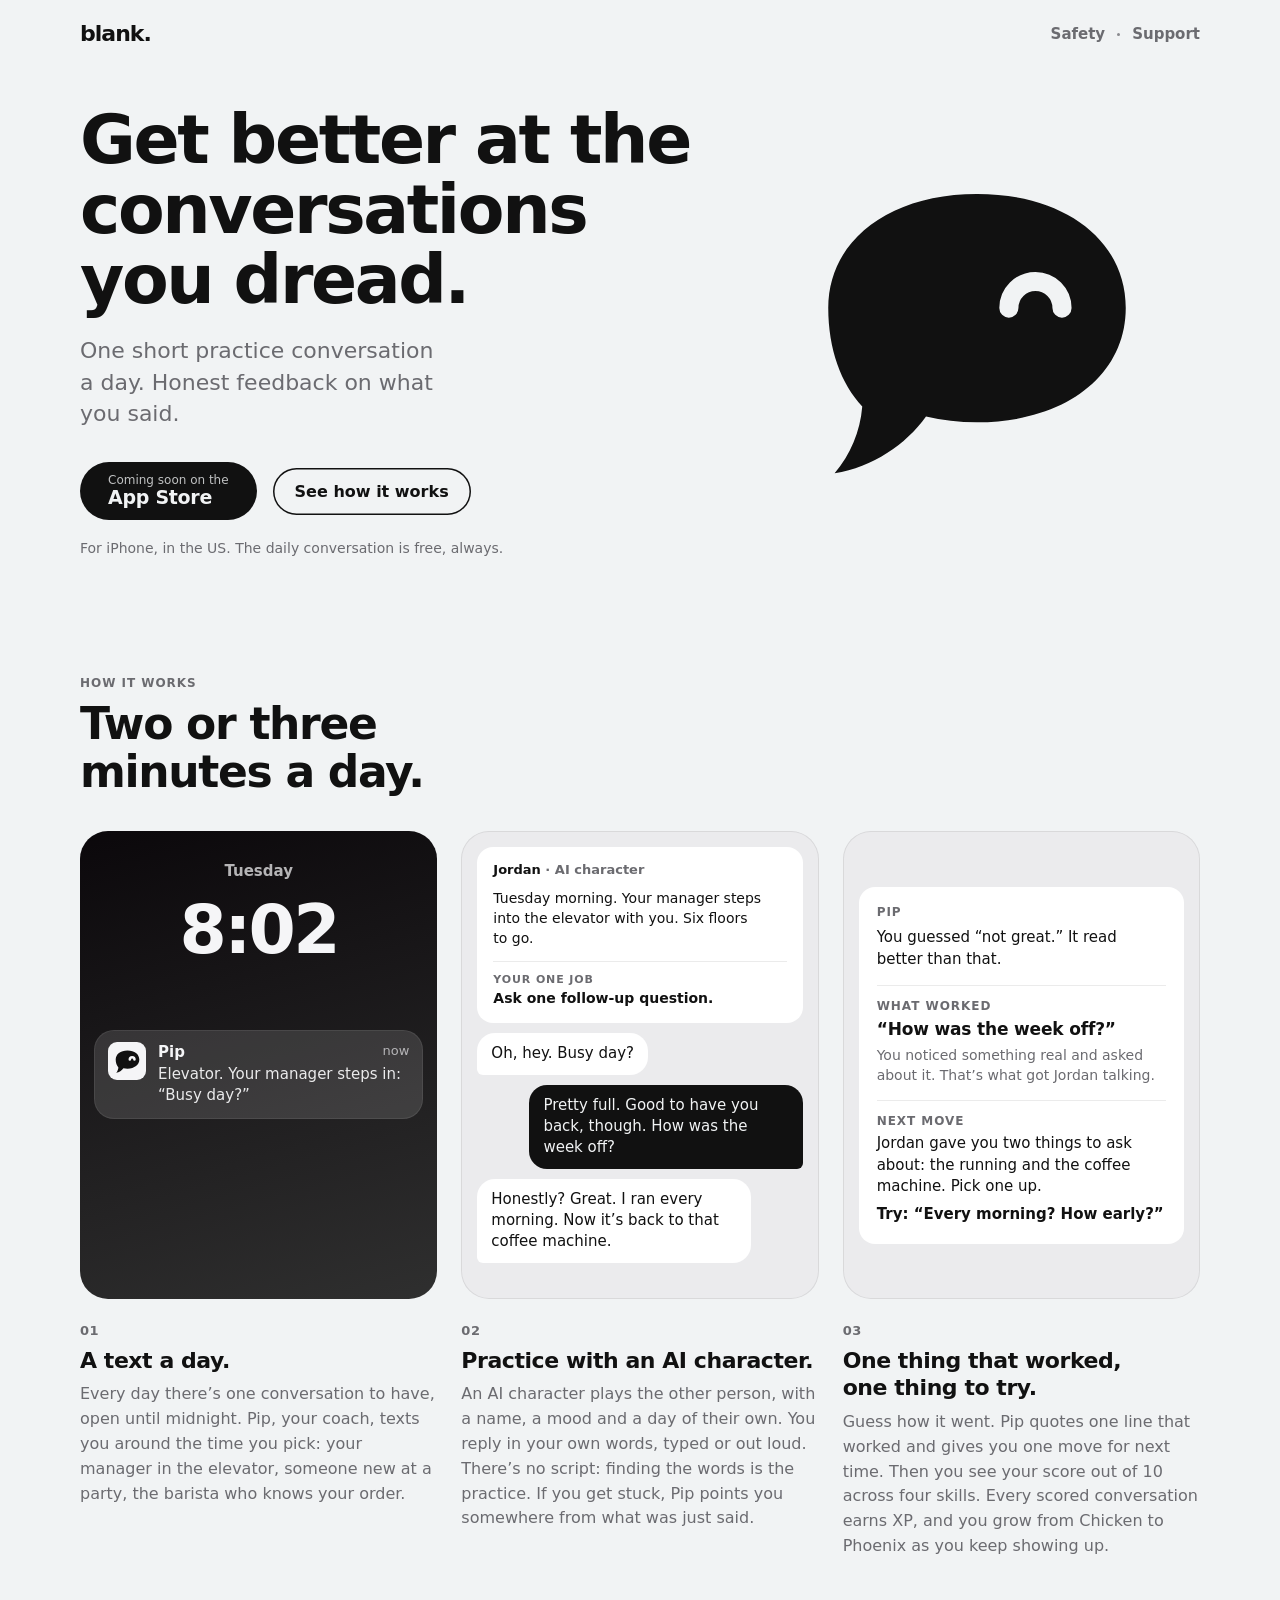
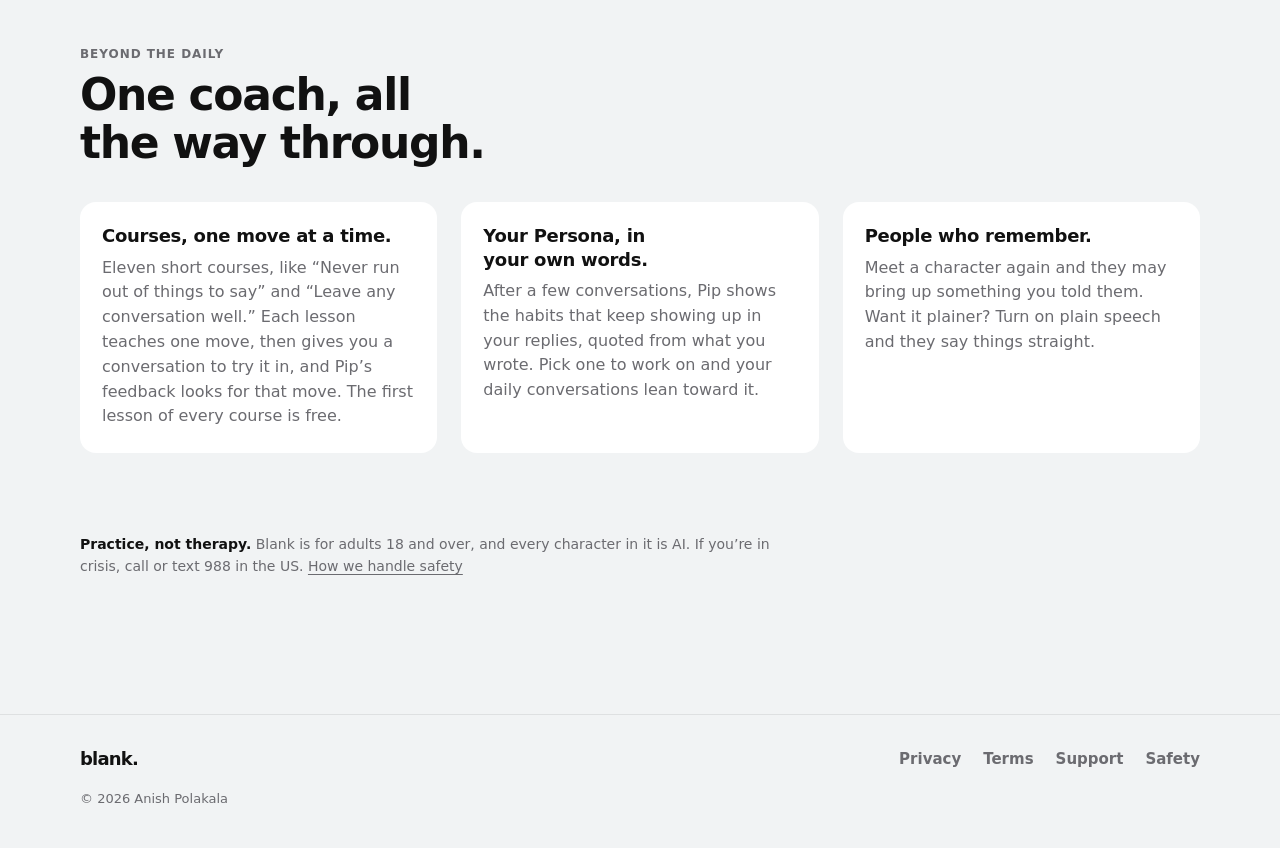
==== commit 81743eab: "Describe courses, Stuck? hints, bird levels and the weekly recap; AI disclosure wording Co-Authored-" ====
--- a/index.html
+++ b/index.html
@@ -4,7 +4,7 @@
 <meta charset="utf-8">
 <meta name="viewport" content="width=device-width, initial-scale=1">
 <title>Blank: Get better at the conversations you dread</title>
-<meta name="description" content="Blank is an iPhone app for practicing everyday conversations. Pip texts you one short scenario a day, an AI character plays the other person, and you get one thing that worked and one thing to try.">
+<meta name="description" content="Blank is an iPhone app for practicing everyday conversations. Pip texts you one short conversation a day, an AI character plays the other person, and you get one thing that worked and one move to try next.">
 <meta name="color-scheme" content="light dark">
 <meta name="theme-color" content="#F1F3F4" media="(prefers-color-scheme: light)">
 <meta name="theme-color" content="#000000" media="(prefers-color-scheme: dark)">
@@ -12,7 +12,7 @@
 <meta name="format-detection" content="telephone=no">
 <meta http-equiv="Content-Security-Policy" content="default-src 'self'; script-src 'self'; style-src 'self' https://fonts.googleapis.com; font-src https://fonts.gstatic.com; img-src 'self' data:; connect-src 'none'; base-uri 'none'; form-action 'self'; object-src 'none'">
 <meta property="og:title" content="Blank: Get better at the conversations you dread">
-<meta property="og:description" content="Blank is an iPhone app for practicing everyday conversations. Pip texts you one short scenario a day, an AI character plays the other person, and you get one thing that worked and one thing to try.">
+<meta property="og:description" content="Blank is an iPhone app for practicing everyday conversations. Pip texts you one short conversation a day, an AI character plays the other person, and you get one thing that worked and one move to try next.">
 <meta property="og:type" content="website">
 <link rel="icon" href="assets/favicon.svg" type="image/svg+xml">
 <link rel="apple-touch-icon" href="assets/apple-touch-icon.png">
@@ -43,7 +43,7 @@
         <a class="store"><span class="store__small">Coming soon on the</span><span class="visually-hidden"> </span><span class="store__big">App Store</span></a>
         <a class="btn btn--secondary" href="#how">See how it works</a>
       </div>
-      <p class="hero__note">For iPhone, in the US. The daily scenario is free, always.</p>
+      <p class="hero__note">For iPhone, in the US. The daily conversation is free, always.</p>
     </div>
     <div class="hero__pip"><svg class="pip pip--hero" viewBox="0 0 64 64" aria-hidden="true" focusable="false"><path class="pip__body" d="M32 6C48.6 6 60 14.8 60 27.5S48.6 49 32 49c-3.4 0-6.6-.4-9.6-1.1C18.6 53.2 12.4 57.4 5.2 58.6c3-3.6 4.8-7.8 5.2-12.6C6.4 41.8 4 35.2 4 27.5 4 14.8 15.4 6 32 6Z"/><path class="pip__eye" d="M38 27.5a5 5 0 0 1 10 0"/></svg></div>
   </section>
@@ -75,7 +75,7 @@
       <li class="step">
         <div class="screen" role="img" aria-label="A practice scene. Jordan, an AI character, is your manager in the elevator. Your one job: ask one follow-up question. Jordan: “Oh, hey. Busy day?” You: “Pretty full. Good to have you back, though. How was the week off?” Jordan: “Honestly? Great. I ran every morning. Now it’s back to that coffee machine.”">
           <div class="scene">
-            <p class="scene__who"><span class="ai-dot"></span><span><b>Jordan</b> · AI character</span></p>
+            <p class="scene__who"><span><b>Jordan</b> · AI character</span></p>
             <p class="scene__setting">Tuesday morning. Your manager steps into the elevator with you. Six floors to go.</p>
             <p class="scene__job"><span class="eyebrow">Your one job</span>Ask one follow-up question.</p>
           </div>
@@ -86,22 +86,22 @@
         <div class="step__text">
           <p class="step__num" aria-hidden="true">02</p>
           <h3 class="step__title">Practice with an AI character.</h3>
-          <p class="step__body">An AI character plays the other person, with a name, a mood and a day of their own. You reply in your own words. There’s no script: finding the words is the practice.</p>
+          <p class="step__body">An AI character plays the other person, with a name, a mood and a day of their own. You reply in your own words, typed or out loud. There’s no script: finding the words is the practice. If you get stuck, Pip points you somewhere from what was just said.</p>
         </div>
       </li>
       <li class="step">
-        <div class="screen screen--feedback" role="img" aria-label="Pip’s feedback. You guessed not great; it read better than that. Win: “How was the week off?” You noticed something real and asked about it. That’s what got Jordan talking. Next: Jordan handed you two hooks, the running and the coffee machine. Pick one up. Try: “Every morning? How early?”">
+        <div class="screen screen--feedback" role="img" aria-label="Pip’s feedback. You guessed not great; it read better than that. What worked: “How was the week off?” You noticed something real and asked about it. That’s what got Jordan talking. Next move: Jordan gave you two things to ask about, the running and the coffee machine. Pick one up. Try: “Every morning? How early?”">
           <div class="fb">
             <p class="eyebrow">Pip</p>
             <p class="fb__reveal">You guessed “not great.” It read better than that.</p>
             <div class="fb__block">
-              <p class="eyebrow">Win</p>
+              <p class="eyebrow">What worked</p>
               <p class="fb__quote">“How was the week off?”</p>
               <p class="fb__why">You noticed something real and asked about it. That’s what got Jordan talking.</p>
             </div>
             <div class="fb__block">
-              <p class="eyebrow">Next</p>
-              <p class="fb__move">Jordan handed you two hooks: the running and the coffee machine. Pick one up.</p>
+              <p class="eyebrow">Next move</p>
+              <p class="fb__move">Jordan gave you two things to ask about: the running and the coffee machine. Pick one up.</p>
               <p class="fb__try">Try: “Every morning? How early?”</p>
             </div>
           </div>
@@ -109,10 +109,31 @@
         <div class="step__text">
           <p class="step__num" aria-hidden="true">03</p>
           <h3 class="step__title">One thing that worked, one thing to try.</h3>
-          <p class="step__body">Guess how it went. Pip quotes one line that worked and gives you one move for next time. Then you see your score out of 10 across four skills. Every conversation earns XP toward your next level.</p>
+          <p class="step__body">Guess how it went. Pip quotes one line that worked and gives you one move for next time. Then you see your score out of 10 across four skills. Every scored conversation earns XP, and you grow from Chicken to Phoenix as you keep showing up.</p>
         </div>
       </li>
     </ol>
+  </section>
+
+  <section class="more wrap" aria-labelledby="more-title">
+    <div class="section-head">
+      <p class="eyebrow">Beyond the daily</p>
+      <h2 class="section-title" id="more-title">One coach, all the way through.</h2>
+    </div>
+    <ul class="features">
+      <li class="feature">
+        <h3 class="feature__title">Courses, one move at a time.</h3>
+        <p class="feature__body">Eleven short courses, like “Never run out of things to say” and “Leave any conversation well.” Each lesson teaches one move, then gives you a conversation to try it in, and Pip’s feedback looks for that move. The first lesson of every course is free.</p>
+      </li>
+      <li class="feature">
+        <h3 class="feature__title">Your Persona, in your own words.</h3>
+        <p class="feature__body">After a few conversations, Pip shows the habits that keep showing up in your replies, quoted from what you wrote. Pick one to work on and your daily conversations lean toward it.</p>
+      </li>
+      <li class="feature">
+        <h3 class="feature__title">People who remember.</h3>
+        <p class="feature__body">Meet a character again and they may bring up something you told them. Want it plainer? Turn on plain speech and they say things straight.</p>
+      </li>
+    </ul>
   </section>
 
   <aside class="footnote wrap" aria-label="About Blank">
--- a/assets/site.css
+++ b/assets/site.css
@@ -1,5 +1,5 @@
 /* Blank. website
-   Tokens mirror docs/BUILD_SPEC.md §7 (light / dark). One family, one accent (the AI badge),
+   Tokens mirror docs/BUILD_SPEC.md §7 (light / dark). One family, no accent color,
    black stadium buttons, white r16 cards on a soft grey page. */
 
 /* ── Tokens ─────────────────────────────────────────────────────────────── */
@@ -17,8 +17,6 @@
   --on-cta: #F1F3F4;         /* text on cta = page color */
   --hero-from: #0B080B;
   --hero-to: #2F2F2F;
-  --ai-from: #A689AE;
-  --ai-to: #8D8BB5;
   --neg: #C9534A;
   --neg-ink: #B0433B;        /* neg is 4.36:1 on white; error text uses this AA step (5.66:1) */
   --neg-soft: #EAC4C1;
@@ -321,8 +319,9 @@
   transform: none;
 }
 
-/* App Store badge: plain text, no Apple artwork. The <a> has no href until the listing is
-   live (and says "Coming soon"); adding href and "Download on the" turns on the link styles. */
+/* App Store badge: plain text, no Apple artwork. The <a> has no href until the listing is live
+   (and says "Coming soon"); on release day add href="https://apps.apple.com/app/id6815487245" and
+   "Download on the", which turns on the link styles. */
 .store {
   display: inline-flex;
   flex-direction: column;
@@ -670,14 +669,6 @@
   font-weight: 700;
 }
 
-.ai-dot {
-  flex: none;
-  width: 10px;
-  height: 10px;
-  border-radius: 50%;
-  background: linear-gradient(135deg, var(--ai-from), var(--ai-to));
-}
-
 .scene__setting {
   margin-top: 8px;
   font-size: 0.875rem;
@@ -761,6 +752,43 @@
   margin-top: 6px;
   font-size: 0.9375rem;
   font-weight: 600;
+}
+
+/* ── Landing: beyond the daily ──────────────────────────────────────────── */
+.more {
+  padding-block: 64px 8px;
+}
+
+.features {
+  list-style: none;
+  padding: 0;
+  display: grid;
+  gap: 12px;
+}
+
+.feature {
+  padding: 22px 22px 24px;
+  border-radius: var(--r-card);
+  background: var(--surface);
+}
+
+.feature__title {
+  font-size: 1.125rem;
+  line-height: 1.3;
+  letter-spacing: -0.015em;
+}
+
+.feature__body {
+  margin-top: 8px;
+  color: var(--ink-2);
+  line-height: 1.55;
+}
+
+@media (min-width: 960px) {
+  .features {
+    grid-template-columns: repeat(3, minmax(0, 1fr));
+    gap: 24px;
+  }
 }
 
 /* ── Landing: footnote ──────────────────────────────────────────────────── */
